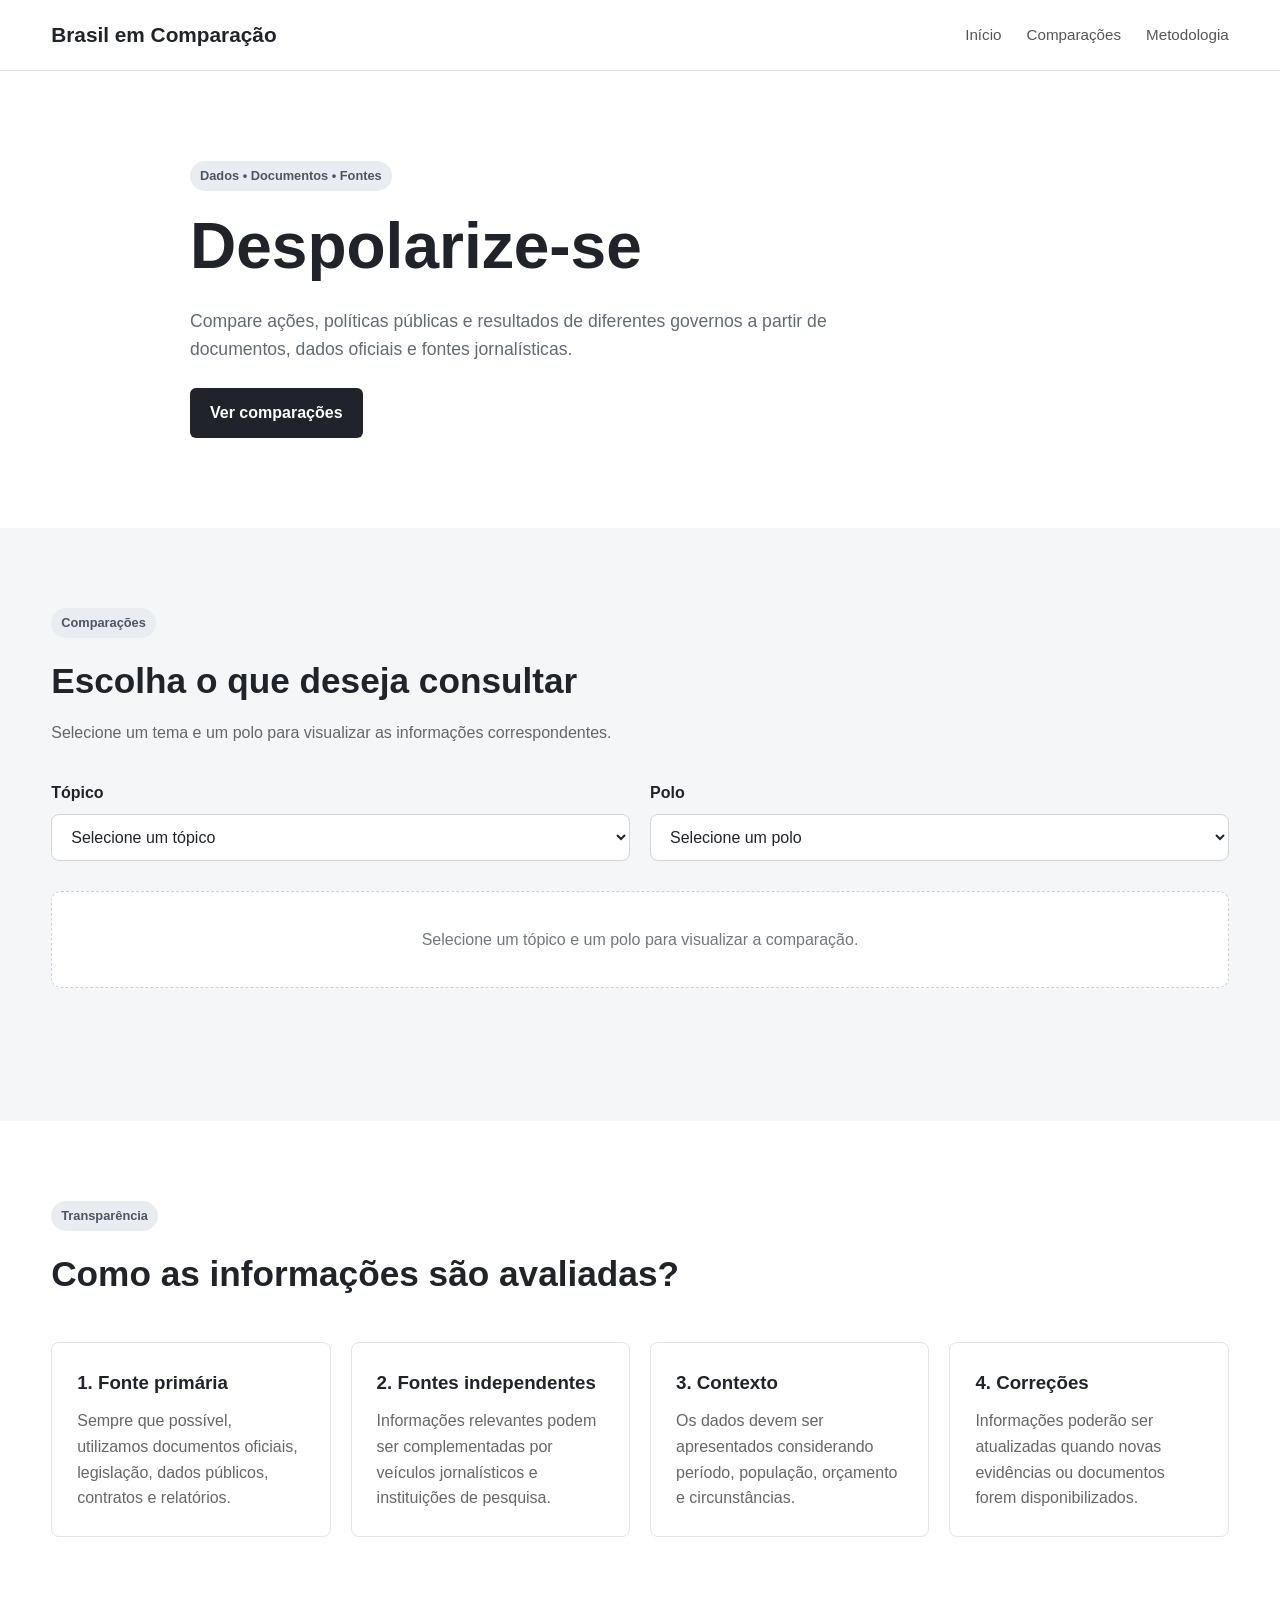
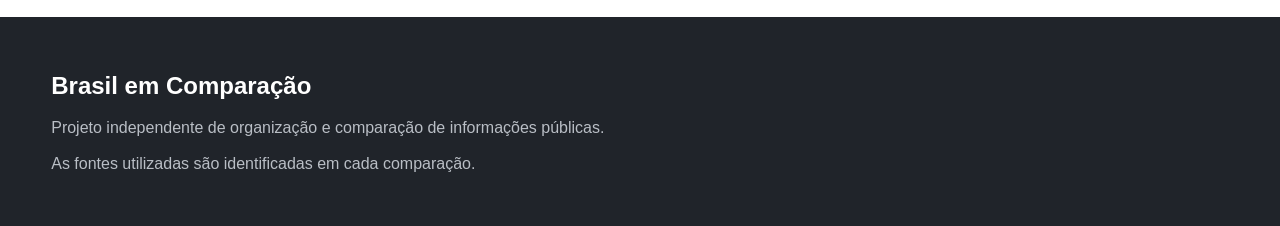
==== index.html @ 7b784ac2 "Passando conteúdo pros respectivos módulos" ====
<!doctype html>
<html lang="pt-BR">
  <head>
    <meta charset="UTF-8" />

    <meta name="viewport" content="width=device-width, initial-scale=1.0" />

    <meta
      name="description"
      content="Comparação de políticas, ações e resultados de governos brasileiros com base em fontes verificáveis."
    />

    <title>Brasil em Comparação</title>

    <link rel="stylesheet" href="css/style.css" />
  </head>

  <body>
    <header class="header">
      <div class="container header-content">
        <a href="#" class="logo"> Brasil em Comparação </a>

        <nav class="nav">
          <a href="#inicio">Início</a>
          <a href="#comparacoes">Comparações</a>
          <a href="#metodologia">Metodologia</a>
        </nav>
      </div>
    </header>

    <main>
      <!-- HERO -->

      <section id="inicio" class="hero">
        <div class="container">
          <span class="tag"> Dados • Documentos • Fontes </span>

          <h1>Despolarize-se</h1>

          <p>
            Compare ações, políticas públicas e resultados de diferentes
            governos a partir de documentos, dados oficiais e fontes
            jornalísticas.
          </p>

          <a href="#comparacoes" class="button"> Ver comparações </a>
        </div>
      </section>

      <!-- FILTROS 

        <section class="filters">

            <div class="container">

                <h2>Escolha uma área</h2>

                <div class="filter-buttons">

                    <button>Saúde</button>
                    <button>Economia</button>
                    <button>Educação</button>
                    <button>Segurança</button>
                    <button>Meio ambiente</button>
                    <button>Infraestrutura</button>

                </div>

            </div>

        </section>

        -->
      <!-- COMPARAÇÃO -->
      <section id="comparacoes" class="comparison">
        <div class="container">
          <div class="section-header">
            <span class="tag">Comparações</span>
            <h2>Escolha o que deseja consultar</h2>
            <p>
              Selecione um tema e um polo para visualizar as informações
              correspondentes.
            </p>
          </div>

          <div class="comparison-selector">
            <div class="selector-group">
              <label for="topic-select">Tópico</label>
              <select id="topic-select">
                <option value="">Selecione um tópico</option>
                <option value="vacinacao">
                  Vacinação e Resposta Epidemiológica
                </option>
                <option value="eleitoral">
                  Abuso de poder e benefícios em ano eleitoral
                </option>
                <option value="banco-master">Banco Master</option>
                <option value="corrupcao">
                  Investigações de Corrupção, Esquemas Financeiros e Práticas
                  Orçamentárias
                </option>
                <option value="educacao">
                  Contingenciamentos, Cortes Orçamentários e Restrições na
                  Educação
                </option>
              </select>
            </div>

            <div class="selector-group">
              <label for="polo-select">Polo</label>
              <select id="polo-select">
                <option value="">Selecione um polo</option>
                <option value="bolsonaro">Jair e Flávio Bolsonaro</option>
                <option value="pt">PT</option>
              </select>
            </div>
          </div>

          <div id="comparison-result" class="comparison-result">
            <p class="comparison-placeholder">
              Selecione um tópico e um polo para visualizar a comparação.
            </p>
          </div>

        </div>
      </section>
      <!-- METODOLOGIA -->

      <section id="metodologia" class="methodology">
        <div class="container">
          <span class="tag"> Transparência </span>

          <h2>Como as informações são avaliadas?</h2>

          <div class="methodology-grid">
            <article>
              <h3>1. Fonte primária</h3>

              <p>
                Sempre que possível, utilizamos documentos oficiais, legislação,
                dados públicos, contratos e relatórios.
              </p>
            </article>

            <article>
              <h3>2. Fontes independentes</h3>

              <p>
                Informações relevantes podem ser complementadas por veículos
                jornalísticos e instituições de pesquisa.
              </p>
            </article>

            <article>
              <h3>3. Contexto</h3>

              <p>
                Os dados devem ser apresentados considerando período, população,
                orçamento e circunstâncias.
              </p>
            </article>

            <article>
              <h3>4. Correções</h3>

              <p>
                Informações poderão ser atualizadas quando novas evidências ou
                documentos forem disponibilizados.
              </p>
            </article>
          </div>
        </div>
      </section>
    </main>

    <footer id="fontes">
      <div class="container">
        <h2>Brasil em Comparação</h2>

        <p>
          Projeto independente de organização e comparação de informações
          públicas.
        </p>

        <p>As fontes utilizadas são identificadas em cada comparação.</p>
      </div>
    </footer>

    <script src="js/script.js"></script>
  </body>
</html>
<!--

<article class="comparison-row" data-topic="corrupcao">
              <div class="topic">
                <h3>/h3>
              </div>

              
              <div class="government-column">
                <span class="trouble"></span>
                <p></p>
                </p>
                <p><span>Critica:</span> </p>
                <span class="bonus-title"
                  >Ações e Controvérsias Adicionais:</span
                >
                <ul>
                  <li>
                </ul>

                 <div class="sources">
                  <strong>Fontes:</strong>
                  <a></a>
                 </div>
            </div>
            
            <div class="government-column">
                <span class="trouble"></span>
                <p></p>
                </p>
                <p><span>Critica:</span> </p>
                <span class="bonus-title"
                  >Ações e Controvérsias Adicionais:</span
                >
                <ul>
                  <li>
                </ul>

                 <div class="sources">
                  <strong>Fontes:</strong>
                  <a></a>
                 </div>
            </div>

        </article>           



-->
---- css/style.css ----
/* =========================
   RESET
========================= */

* {
    margin: 0;
    padding: 0;
    box-sizing: border-box;
}


html {
    scroll-behavior: smooth;
}


body {
    font-family: Arial, Helvetica, sans-serif;
    background: #f5f6f8;
    color: #20242a;
    line-height: 1.6;
}


a {
    color: inherit;
}


.container {
    width: min(1200px, 92%);
    margin: 0 auto;
}


/* =========================
   HEADER
========================= */

.header {
    background: #ffffff;
    border-bottom: 1px solid #e1e4e8;
    position: sticky;
    top: 0;
    z-index: 100;
}


.header-content {
    min-height: 70px;

    display: flex;
    align-items: center;
    justify-content: space-between;
}


.logo {
    text-decoration: none;
    font-size: 1.3rem;
    font-weight: 700;
}


.nav {
    display: flex;
    gap: 25px;
}


.nav a {
    text-decoration: none;
    color: #555;
    font-size: 0.95rem;
}


.nav a:hover {
    color: #111;
}


/* =========================
   HERO
========================= */

.hero {
    background: #ffffff;
    padding: 90px 0;
}


.hero .container {
    max-width: 900px;
}


.tag {
    display: inline-block;

    padding: 5px 10px;

    border-radius: 20px;

    background: #e9edf2;

    color: #4c5661;

    font-size: 0.8rem;
    font-weight: 700;
}


.hero h1 {
    margin-top: 20px;

    font-size: clamp(2.2rem, 5vw, 4rem);

    line-height: 1.1;
}


.hero p {
    max-width: 700px;

    margin: 25px 0;

    color: #626a73;

    font-size: 1.1rem;
}


.button {
    display: inline-block;

    padding: 12px 20px;

    background: #20242a;

    color: white;

    border-radius: 6px;

    text-decoration: none;

    font-weight: 600;
}


/* =========================
   FILTROS
========================= */

.filters {
    padding: 45px 0;

    background: #eef0f3;
}


.filters h2 {
    margin-bottom: 20px;
}


.filter-buttons {
    display: flex;
    flex-wrap: wrap;
    gap: 10px;
}


.filter-buttons button {
    border: 1px solid #d1d5da;

    background: white;

    padding: 10px 18px;

    border-radius: 6px;

    cursor: pointer;
}


.filter-buttons button:hover {
    background: #20242a;
    color: white;
}


/* =========================
   COMPARAÇÃO
========================= */

.comparison {
    padding: 80px 0;
}


.section-header {
    margin-bottom: 35px;
}


.section-header h2 {
    margin-top: 15px;

    font-size: 2.2rem;
}


.section-header p {
    margin-top: 10px;

    color: #666;
}


/* =========================
   TABELA
========================= */

.comparison-table {
    background: white;

    border: 1px solid #dfe3e8;

    border-radius: 10px;

    overflow: hidden;
}


.table-header,
.comparison-row {
    display: grid;

    grid-template-columns: 180px 1fr 1fr;
}


.table-header {
    background: #20242a;

    color: white;

    font-weight: 700;
}


.table-header > div,
.comparison-row > div {
    padding: 25px;

    border-right: 1px solid #e1e4e8;
}


.comparison-row {
    border-top: 1px solid #e1e4e8;
}


.comparison-row:last-child {
    border-bottom: none;
}


.topic h3 {
    margin-bottom: 5px;
}


.topic span {
    color: #777;

    font-size: 0.85rem;
}


.government-column p {
    color: #454b52;
}


.sources {
    margin-top: 20px;

    display: flex;

    flex-direction: column;

    gap: 6px;

    font-size: 0.85rem;
}


.sources strong {
    color: #20242a;
}


.sources a {
    color: #315f9c;
}


/* =========================
   METODOLOGIA
========================= */

.methodology {
    padding: 80px 0;

    background: #ffffff;
}


.methodology h2 {
    margin: 15px 0 40px;

    font-size: 2.2rem;
}


.methodology-grid {
    display: grid;

    grid-template-columns:
        repeat(4, 1fr);

    gap: 20px;
}


.methodology-grid article {
    padding: 25px;

    border: 1px solid #e1e4e8;

    border-radius: 8px;
}


.methodology-grid h3 {
    margin-bottom: 10px;
}


.methodology-grid p {
    color: #666;
}


/* =========================
   FOOTER
========================= */

footer {
    background: #20242a;

    color: white;

    padding: 50px 0;
}


footer p {
    margin-top: 10px;

    color: #b9bec5;
}


/* =========================
   RESPONSIVO
========================= */

@media (max-width: 800px) {

    .nav {
        display: none;
    }


    .table-header {
        display: none;
    }


    .comparison-row {
        display: block;
    }


    .comparison-row > div {
        border-right: none;
        border-bottom: 1px solid #e1e4e8;
    }


    .methodology-grid {
        grid-template-columns: 1fr 1fr;
    }

    .comparison-selector {
    grid-template-columns: 1fr;
}

}


@media (max-width: 500px) {

    .methodology-grid {
        grid-template-columns: 1fr;
    }


    .hero {
        padding: 60px 0;
    }

}


/* =========================
   SELETOR DE COMPARAÇÃO
========================= */

.comparison-selector {
    display: grid;
    grid-template-columns: 1fr 1fr;
    gap: 20px;

    margin-bottom: 30px;
}


.selector-group {
    display: flex;
    flex-direction: column;
    gap: 8px;
}


.selector-group label {
    font-weight: 700;
}


.selector-group select {
    width: 100%;

    padding: 13px 15px;

    border: 1px solid #d1d5da;
    border-radius: 8px;

    background: #ffffff;

    color: #20242a;

    font-size: 1rem;

    cursor: pointer;
}


.selector-group select:focus {
    outline: 2px solid #20242a;
    outline-offset: 2px;
}


/* =========================
   RESULTADO
========================= */

.comparison-result {
    min-height: 150px;
}


.comparison-placeholder {
    padding: 35px;

    background: #ffffff;

    border: 1px dashed #cdd2d8;
    border-radius: 10px;

    text-align: center;

    color: #707780;
}


/* =========================
   ESCONDE A BASE
========================= */

/*
   A tabela original continua no HTML porque
   o JavaScript utiliza seus dados.
   Ela não deve aparecer para o usuário.
*/



/* =========================
   CARTÃO DO RESULTADO
========================= */

.comparison-result-card {
    background: #ffffff;

    border: 1px solid #dfe3e8;

    border-radius: 10px;

    overflow: hidden;
}


.comparison-result-card > .topic {
    padding: 25px;

    background: #20242a;

    color: #ffffff;
}


.comparison-result-card > .topic h3 {
    margin: 0;
}


.comparison-result-card > .government-column {
    padding: 25px;
}


.comparison-result-card .government-column p {
    color: #454b52;
}


.comparison-result-card .sources {
    margin-top: 20px;
}
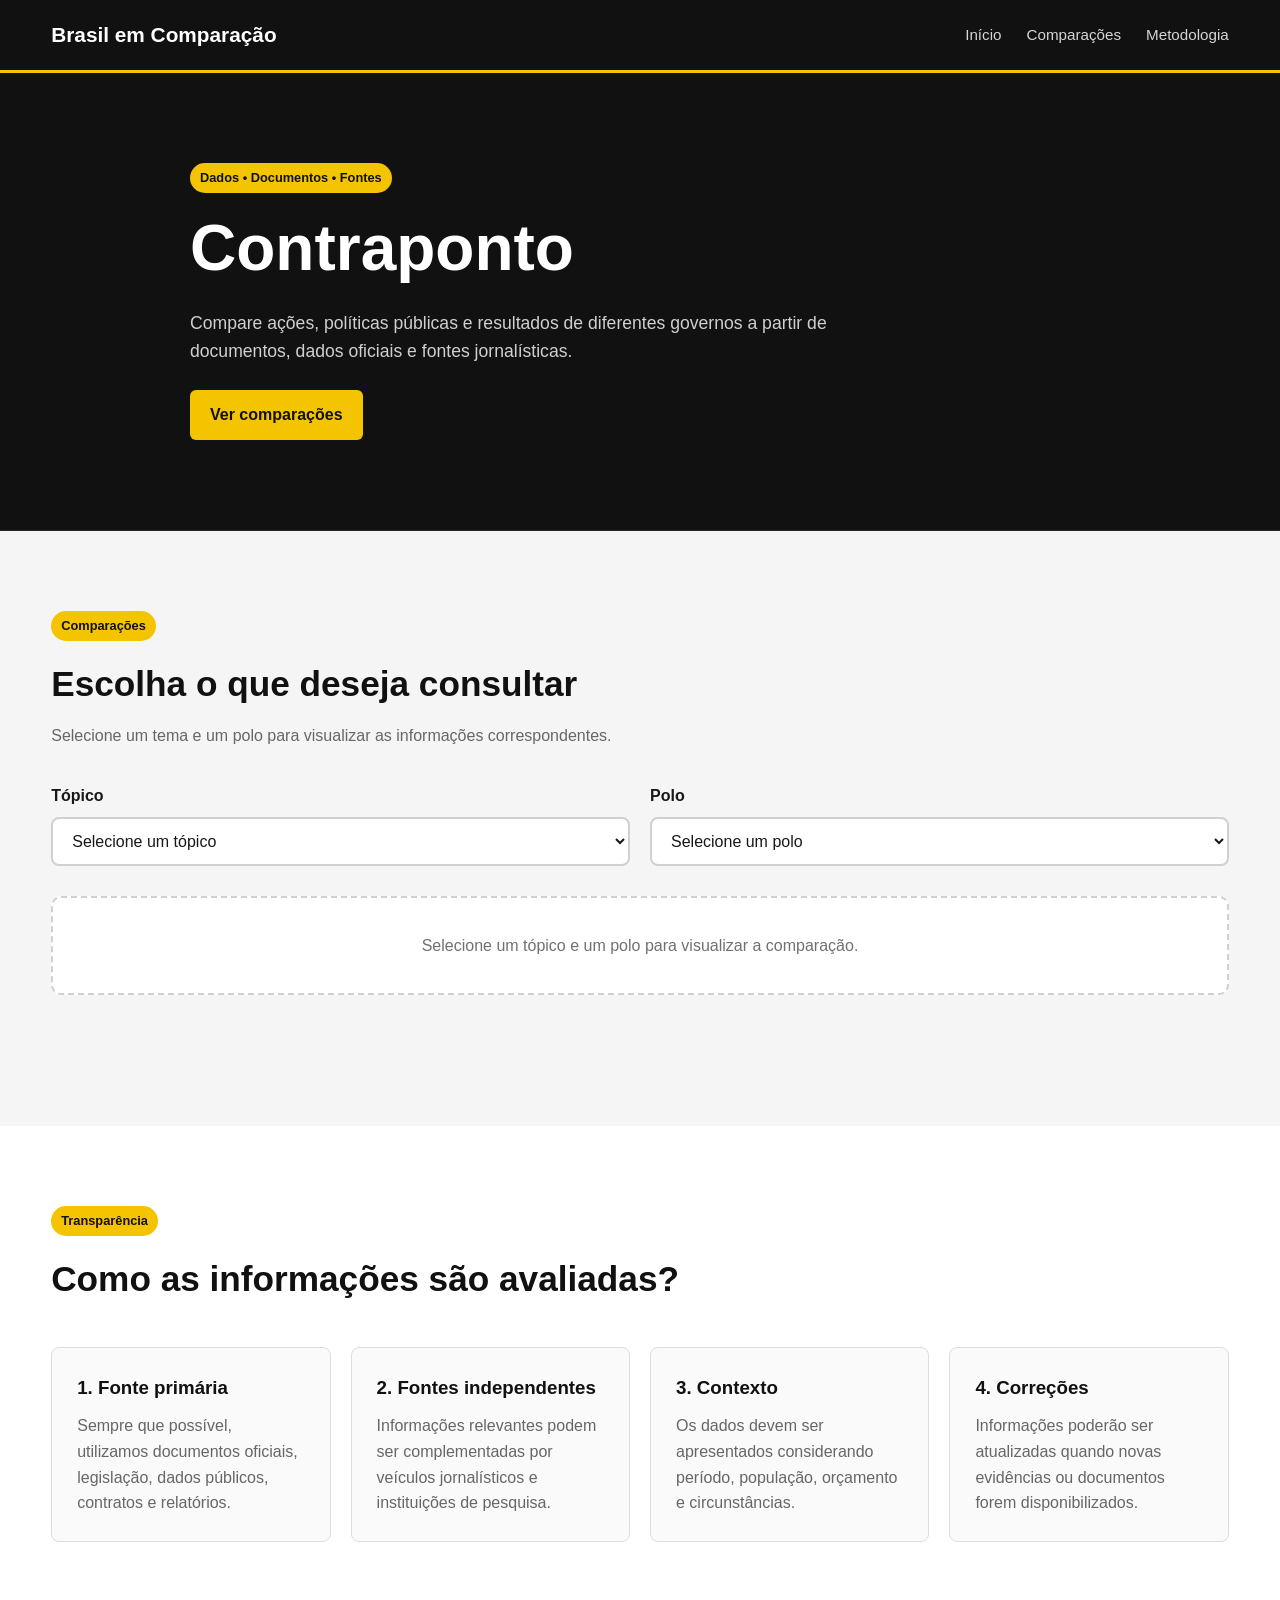
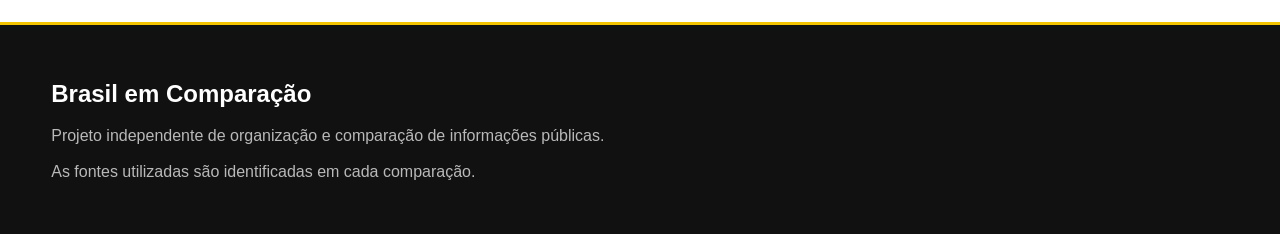
==== commit 6eb6e5e7: "trocando titulo" ====
--- a/index.html
+++ b/index.html
@@ -35,7 +35,7 @@
         <div class="container">
           <span class="tag"> Dados • Documentos • Fontes </span>
 
-          <h1>Despolarize-se</h1>
+          <h1>Contraponto</h1>
 
           <p>
             Compare ações, políticas públicas e resultados de diferentes
--- a/css/style.css
+++ b/css/style.css
@@ -16,8 +16,8 @@
 
 body {
     font-family: Arial, Helvetica, sans-serif;
-    background: #f5f6f8;
-    color: #20242a;
+    background: #f5f5f5;
+    color: #181818;
     line-height: 1.6;
 }
 
@@ -38,10 +38,12 @@
 ========================= */
 
 .header {
-    background: #ffffff;
-    border-bottom: 1px solid #e1e4e8;
+    background: #111111;
+    border-bottom: 3px solid #f5c400;
+
     position: sticky;
     top: 0;
+
     z-index: 100;
 }
 
@@ -57,8 +59,11 @@
 
 .logo {
     text-decoration: none;
+
     font-size: 1.3rem;
     font-weight: 700;
+
+    color: #ffffff;
 }
 
 
@@ -70,13 +75,17 @@
 
 .nav a {
     text-decoration: none;
-    color: #555;
+
+    color: #d6d6d6;
+
     font-size: 0.95rem;
+
+    transition: color 0.2s ease;
 }
 
 
 .nav a:hover {
-    color: #111;
+    color: #f5c400;
 }
 
 
@@ -85,8 +94,13 @@
 ========================= */
 
 .hero {
-    background: #ffffff;
+    background: #111111;
+
+    color: #ffffff;
+
     padding: 90px 0;
+
+    border-bottom: 1px solid #292929;
 }
 
 
@@ -102,9 +116,9 @@
 
     border-radius: 20px;
 
-    background: #e9edf2;
-
-    color: #4c5661;
+    background: #f5c400;
+
+    color: #111111;
 
     font-size: 0.8rem;
     font-weight: 700;
@@ -125,7 +139,7 @@
 
     margin: 25px 0;
 
-    color: #626a73;
+    color: #d0d0d0;
 
     font-size: 1.1rem;
 }
@@ -136,15 +150,25 @@
 
     padding: 12px 20px;
 
-    background: #20242a;
-
-    color: white;
+    background: #f5c400;
+
+    color: #111111;
 
     border-radius: 6px;
 
     text-decoration: none;
 
-    font-weight: 600;
+    font-weight: 700;
+
+    transition: background 0.2s ease,
+                transform 0.2s ease;
+}
+
+
+.button:hover {
+    background: #ffd633;
+
+    transform: translateY(-1px);
 }
 
 
@@ -155,7 +179,7 @@
 .filters {
     padding: 45px 0;
 
-    background: #eef0f3;
+    background: #eeeeee;
 }
 
 
@@ -166,27 +190,34 @@
 
 .filter-buttons {
     display: flex;
+
     flex-wrap: wrap;
+
     gap: 10px;
 }
 
 
 .filter-buttons button {
-    border: 1px solid #d1d5da;
-
-    background: white;
+    border: 1px solid #c9c9c9;
+
+    background: #ffffff;
 
     padding: 10px 18px;
 
     border-radius: 6px;
 
     cursor: pointer;
+
+    color: #181818;
 }
 
 
 .filter-buttons button:hover {
-    background: #20242a;
-    color: white;
+    background: #111111;
+
+    color: #f5c400;
+
+    border-color: #111111;
 }
 
 
@@ -196,6 +227,8 @@
 
 .comparison {
     padding: 80px 0;
+
+    background: #f5f5f5;
 }
 
 
@@ -208,13 +241,215 @@
     margin-top: 15px;
 
     font-size: 2.2rem;
+
+    color: #111111;
 }
 
 
 .section-header p {
     margin-top: 10px;
 
-    color: #666;
+    color: #666666;
+}
+
+
+/* =========================
+   SELETOR DE COMPARAÇÃO
+========================= */
+
+.comparison-selector {
+    display: grid;
+
+    grid-template-columns: 1fr 1fr;
+
+    gap: 20px;
+
+    margin-bottom: 30px;
+}
+
+
+.selector-group {
+    display: flex;
+
+    flex-direction: column;
+
+    gap: 8px;
+}
+
+
+.selector-group label {
+    font-weight: 700;
+
+    color: #181818;
+}
+
+
+.selector-group select {
+    width: 100%;
+
+    padding: 13px 15px;
+
+    border: 2px solid #d0d0d0;
+
+    border-radius: 8px;
+
+    background: #ffffff;
+
+    color: #181818;
+
+    font-size: 1rem;
+
+    cursor: pointer;
+
+    transition: border-color 0.2s ease,
+                box-shadow 0.2s ease;
+}
+
+
+.selector-group select:hover {
+    border-color: #f5c400;
+}
+
+
+.selector-group select:focus {
+    outline: none;
+
+    border-color: #f5c400;
+
+    box-shadow: 0 0 0 3px rgba(245, 196, 0, 0.2);
+}
+
+
+/* =========================
+   RESULTADO
+========================= */
+
+.comparison-result {
+    min-height: 150px;
+}
+
+
+.comparison-placeholder {
+    padding: 35px;
+
+    background: #ffffff;
+
+    border: 2px dashed #d0d0d0;
+
+    border-radius: 10px;
+
+    text-align: center;
+
+    color: #707070;
+}
+
+
+/* =========================
+   CARTÃO DO RESULTADO
+========================= */
+
+.comparison-result-card {
+    background: #ffffff;
+
+    border: 1px solid #d7d7d7;
+
+    border-radius: 10px;
+
+    overflow: hidden;
+
+    box-shadow: 0 5px 18px rgba(0, 0, 0, 0.06);
+}
+
+
+.comparison-result-card > .topic {
+    padding: 25px;
+
+    background: #111111;
+
+    color: #ffffff;
+
+    border-bottom: 4px solid #f5c400;
+}
+
+
+.comparison-result-card > .topic h3 {
+    margin: 0;
+
+    color: #ffffff;
+}
+
+
+.comparison-result-card > .topic span {
+    color: #f5c400;
+}
+
+
+.comparison-result-card > .government-column {
+    padding: 30px;
+}
+
+
+.comparison-result-card .government-column p {
+    color: #454545;
+}
+
+
+/* =========================
+   DESTAQUES DO CONTEÚDO
+========================= */
+
+.government-column .trouble {
+    color: #b58b00;
+
+    font-weight: 700;
+}
+
+
+.government-column .bonus-title {
+    color: #181818;
+
+    font-weight: 700;
+}
+
+
+.government-column li::marker {
+    color: #f5c400;
+}
+
+
+/* =========================
+   FONTES
+========================= */
+
+.sources {
+    margin-top: 20px;
+
+    display: flex;
+
+    flex-direction: column;
+
+    gap: 6px;
+
+    font-size: 0.85rem;
+}
+
+
+.sources strong {
+    color: #111111;
+}
+
+
+.sources a {
+    color: #8a6a00;
+
+    text-decoration: none;
+}
+
+
+.sources a:hover {
+    color: #111111;
+
+    text-decoration: underline;
 }
 
 
@@ -223,9 +458,9 @@
 ========================= */
 
 .comparison-table {
-    background: white;
-
-    border: 1px solid #dfe3e8;
+    background: #ffffff;
+
+    border: 1px solid #d7d7d7;
 
     border-radius: 10px;
 
@@ -242,9 +477,9 @@
 
 
 .table-header {
-    background: #20242a;
-
-    color: white;
+    background: #111111;
+
+    color: #ffffff;
 
     font-weight: 700;
 }
@@ -254,12 +489,12 @@
 .comparison-row > div {
     padding: 25px;
 
-    border-right: 1px solid #e1e4e8;
+    border-right: 1px solid #e1e1e1;
 }
 
 
 .comparison-row {
-    border-top: 1px solid #e1e4e8;
+    border-top: 1px solid #e1e1e1;
 }
 
 
@@ -274,37 +509,14 @@
 
 
 .topic span {
-    color: #777;
+    color: #777777;
 
     font-size: 0.85rem;
 }
 
 
 .government-column p {
-    color: #454b52;
-}
-
-
-.sources {
-    margin-top: 20px;
-
-    display: flex;
-
-    flex-direction: column;
-
-    gap: 6px;
-
-    font-size: 0.85rem;
-}
-
-
-.sources strong {
-    color: #20242a;
-}
-
-
-.sources a {
-    color: #315f9c;
+    color: #454545;
 }
 
 
@@ -323,6 +535,8 @@
     margin: 15px 0 40px;
 
     font-size: 2.2rem;
+
+    color: #111111;
 }
 
 
@@ -339,19 +553,33 @@
 .methodology-grid article {
     padding: 25px;
 
-    border: 1px solid #e1e4e8;
+    border: 1px solid #dddddd;
 
     border-radius: 8px;
+
+    background: #fafafa;
+
+    transition: border-color 0.2s ease,
+                transform 0.2s ease;
+}
+
+
+.methodology-grid article:hover {
+    border-color: #f5c400;
+
+    transform: translateY(-2px);
 }
 
 
 .methodology-grid h3 {
     margin-bottom: 10px;
+
+    color: #111111;
 }
 
 
 .methodology-grid p {
-    color: #666;
+    color: #666666;
 }
 
 
@@ -360,18 +588,20 @@
 ========================= */
 
 footer {
-    background: #20242a;
-
-    color: white;
+    background: #111111;
+
+    color: #ffffff;
 
     padding: 50px 0;
+
+    border-top: 3px solid #f5c400;
 }
 
 
 footer p {
     margin-top: 10px;
 
-    color: #b9bec5;
+    color: #b9b9b9;
 }
 
 
@@ -398,7 +628,13 @@
 
     .comparison-row > div {
         border-right: none;
-        border-bottom: 1px solid #e1e4e8;
+
+        border-bottom: 1px solid #e1e1e1;
+    }
+
+
+    .comparison-selector {
+        grid-template-columns: 1fr;
     }
 
 
@@ -406,10 +642,6 @@
         grid-template-columns: 1fr 1fr;
     }
 
-    .comparison-selector {
-    grid-template-columns: 1fr;
-}
-
 }
 
 
@@ -424,132 +656,14 @@
         padding: 60px 0;
     }
 
-}
-
-
-/* =========================
-   SELETOR DE COMPARAÇÃO
-========================= */
-
-.comparison-selector {
-    display: grid;
-    grid-template-columns: 1fr 1fr;
-    gap: 20px;
-
-    margin-bottom: 30px;
-}
-
-
-.selector-group {
-    display: flex;
-    flex-direction: column;
-    gap: 8px;
-}
-
-
-.selector-group label {
-    font-weight: 700;
-}
-
-
-.selector-group select {
-    width: 100%;
-
-    padding: 13px 15px;
-
-    border: 1px solid #d1d5da;
-    border-radius: 8px;
-
-    background: #ffffff;
-
-    color: #20242a;
-
-    font-size: 1rem;
-
-    cursor: pointer;
-}
-
-
-.selector-group select:focus {
-    outline: 2px solid #20242a;
-    outline-offset: 2px;
-}
-
-
-/* =========================
-   RESULTADO
-========================= */
-
-.comparison-result {
-    min-height: 150px;
-}
-
-
-.comparison-placeholder {
-    padding: 35px;
-
-    background: #ffffff;
-
-    border: 1px dashed #cdd2d8;
-    border-radius: 10px;
-
-    text-align: center;
-
-    color: #707780;
-}
-
-
-/* =========================
-   ESCONDE A BASE
-========================= */
-
-/*
-   A tabela original continua no HTML porque
-   o JavaScript utiliza seus dados.
-   Ela não deve aparecer para o usuário.
-*/
-
-
-
-/* =========================
-   CARTÃO DO RESULTADO
-========================= */
-
-.comparison-result-card {
-    background: #ffffff;
-
-    border: 1px solid #dfe3e8;
-
-    border-radius: 10px;
-
-    overflow: hidden;
-}
-
-
-.comparison-result-card > .topic {
-    padding: 25px;
-
-    background: #20242a;
-
-    color: #ffffff;
-}
-
-
-.comparison-result-card > .topic h3 {
-    margin: 0;
-}
-
-
-.comparison-result-card > .government-column {
-    padding: 25px;
-}
-
-
-.comparison-result-card .government-column p {
-    color: #454b52;
-}
-
-
-.comparison-result-card .sources {
-    margin-top: 20px;
+
+    .comparison {
+        padding: 60px 0;
+    }
+
+
+    .comparison-result-card > .government-column {
+        padding: 22px;
+    }
+
 }
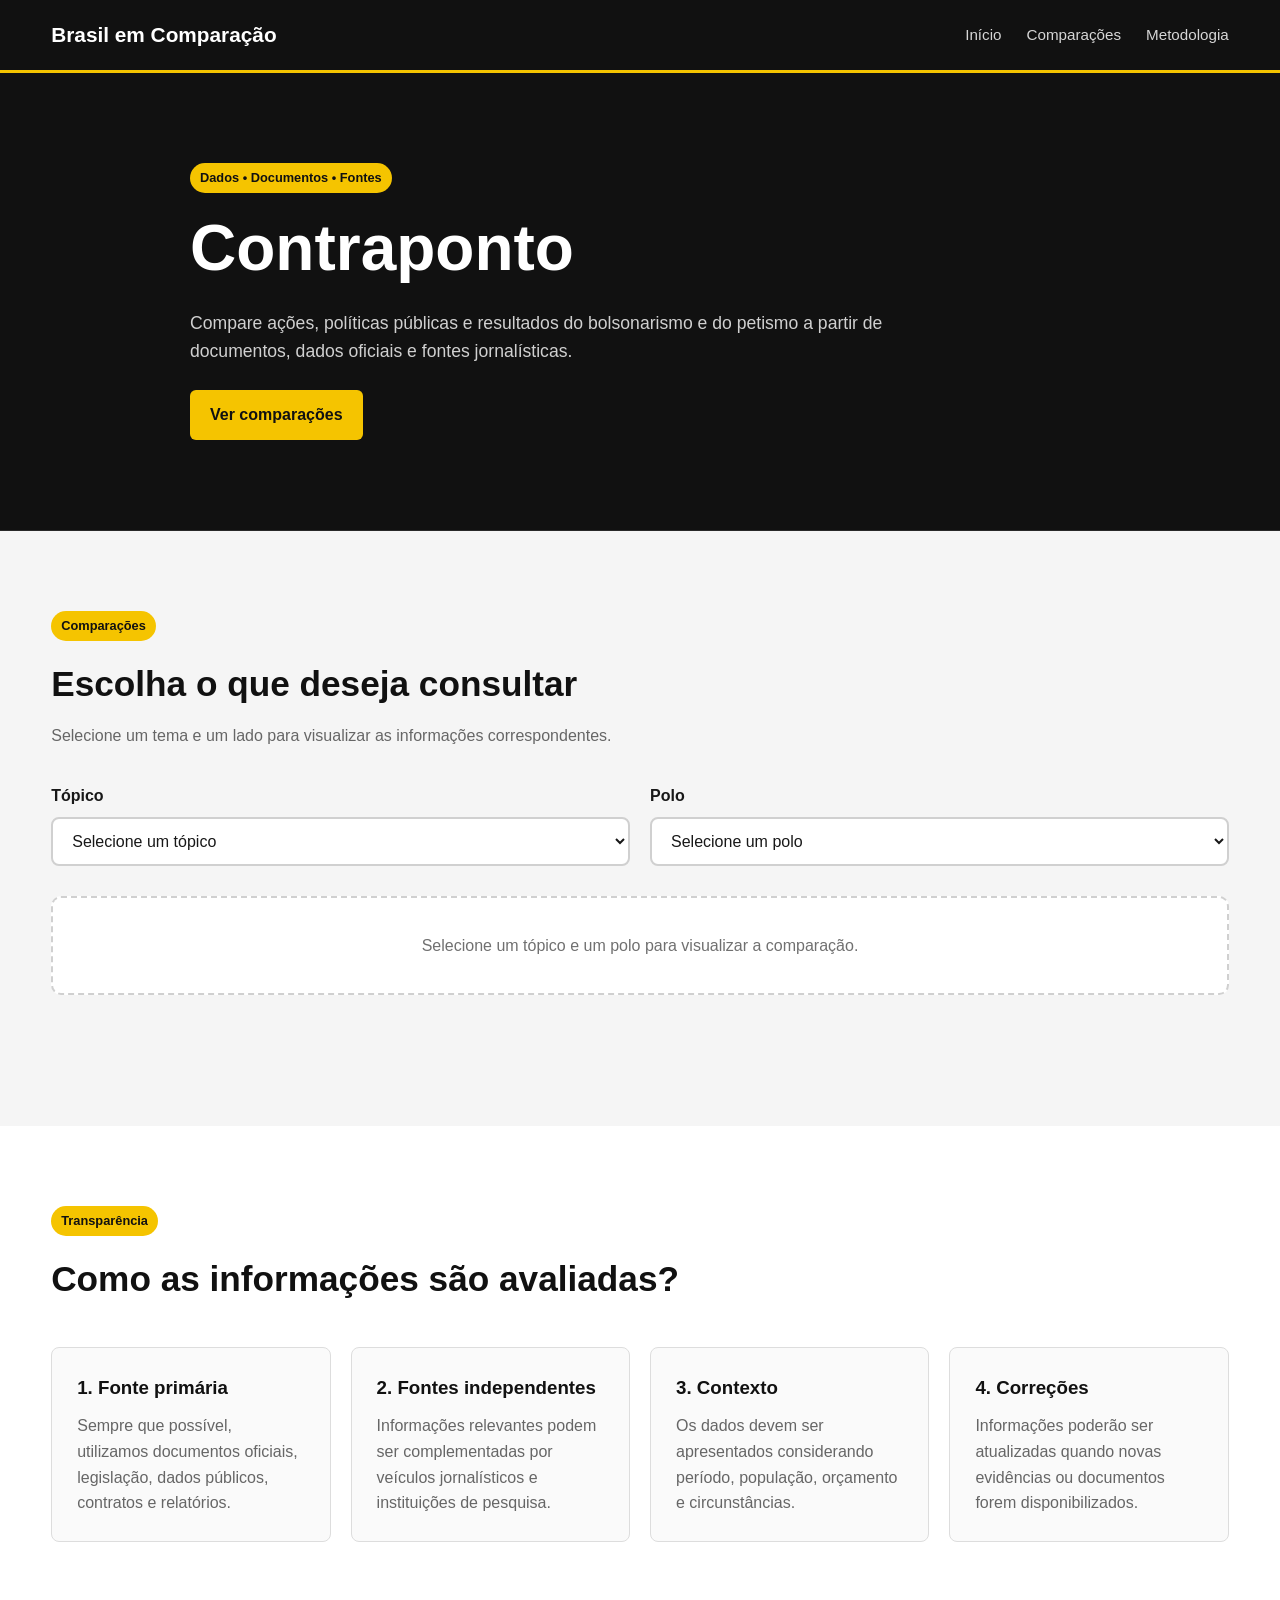
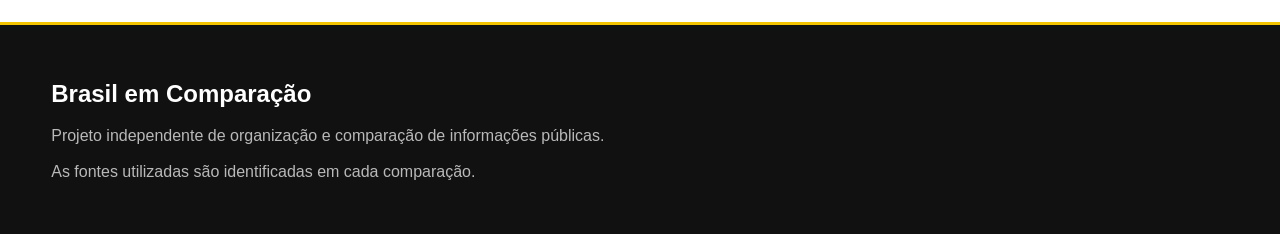
==== commit 82f065b9: "Atualizar o index.html" ====
--- a/index.html
+++ b/index.html
@@ -38,8 +38,7 @@
           <h1>Contraponto</h1>
 
           <p>
-            Compare ações, políticas públicas e resultados de diferentes
-            governos a partir de documentos, dados oficiais e fontes
+            Compare ações, políticas públicas e resultados do bolsonarismo e do petismo a partir de documentos, dados oficiais e fontes
             jornalísticas.
           </p>
 
@@ -78,7 +77,7 @@
             <span class="tag">Comparações</span>
             <h2>Escolha o que deseja consultar</h2>
             <p>
-              Selecione um tema e um polo para visualizar as informações
+              Selecione um tema e um lado para visualizar as informações
               correspondentes.
             </p>
           </div>
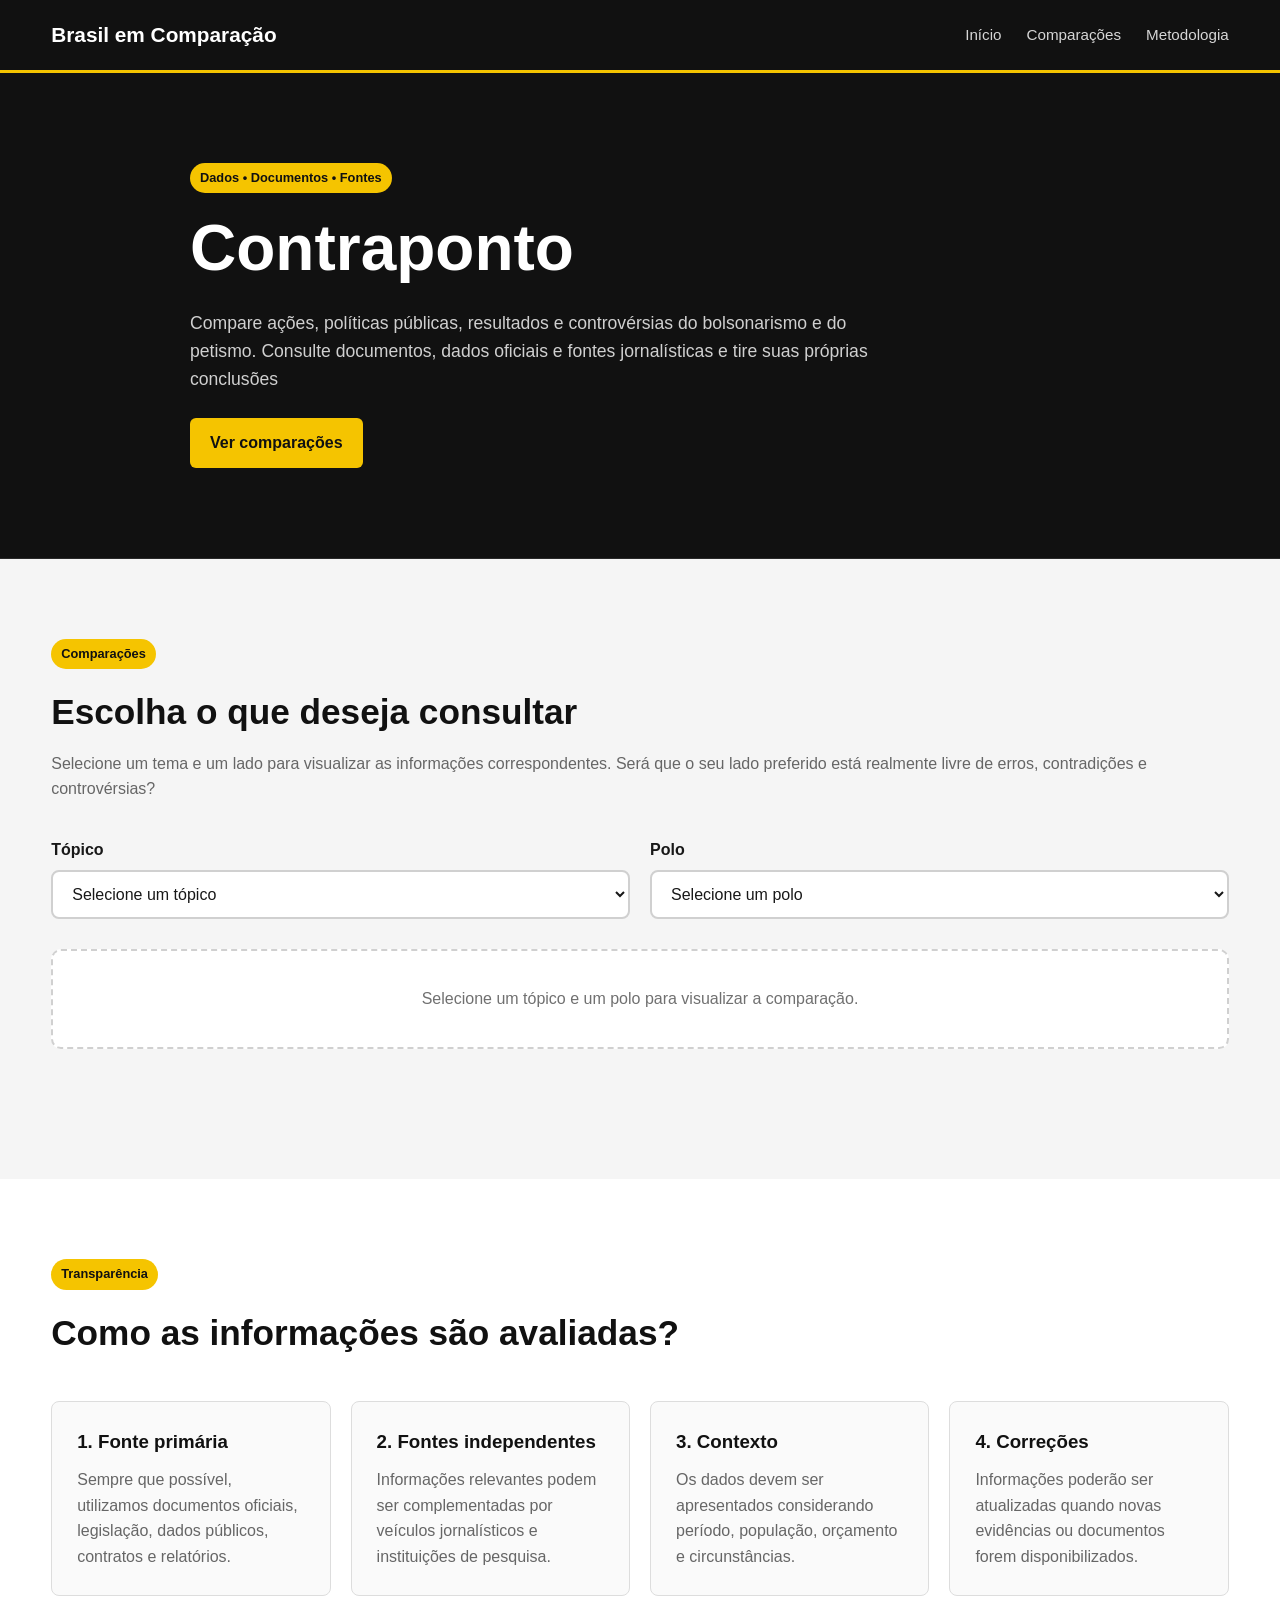
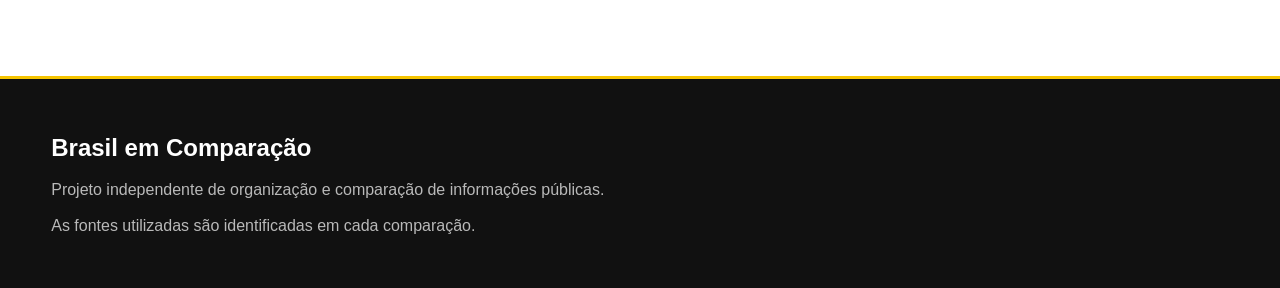
==== commit 9b0cb73e: "Atualizar o index.html" ====
--- a/index.html
+++ b/index.html
@@ -38,8 +38,7 @@
           <h1>Contraponto</h1>
 
           <p>
-            Compare ações, políticas públicas e resultados do bolsonarismo e do petismo a partir de documentos, dados oficiais e fontes
-            jornalísticas.
+            Compare ações, políticas públicas, resultados e controvérsias do bolsonarismo e do petismo. Consulte documentos, dados oficiais e fontes jornalísticas e tire suas próprias conclusões
           </p>
 
           <a href="#comparacoes" class="button"> Ver comparações </a>
@@ -78,7 +77,7 @@
             <h2>Escolha o que deseja consultar</h2>
             <p>
               Selecione um tema e um lado para visualizar as informações
-              correspondentes.
+              correspondentes. Será que o seu lado preferido está realmente livre de erros, contradições e controvérsias?
             </p>
           </div>
 
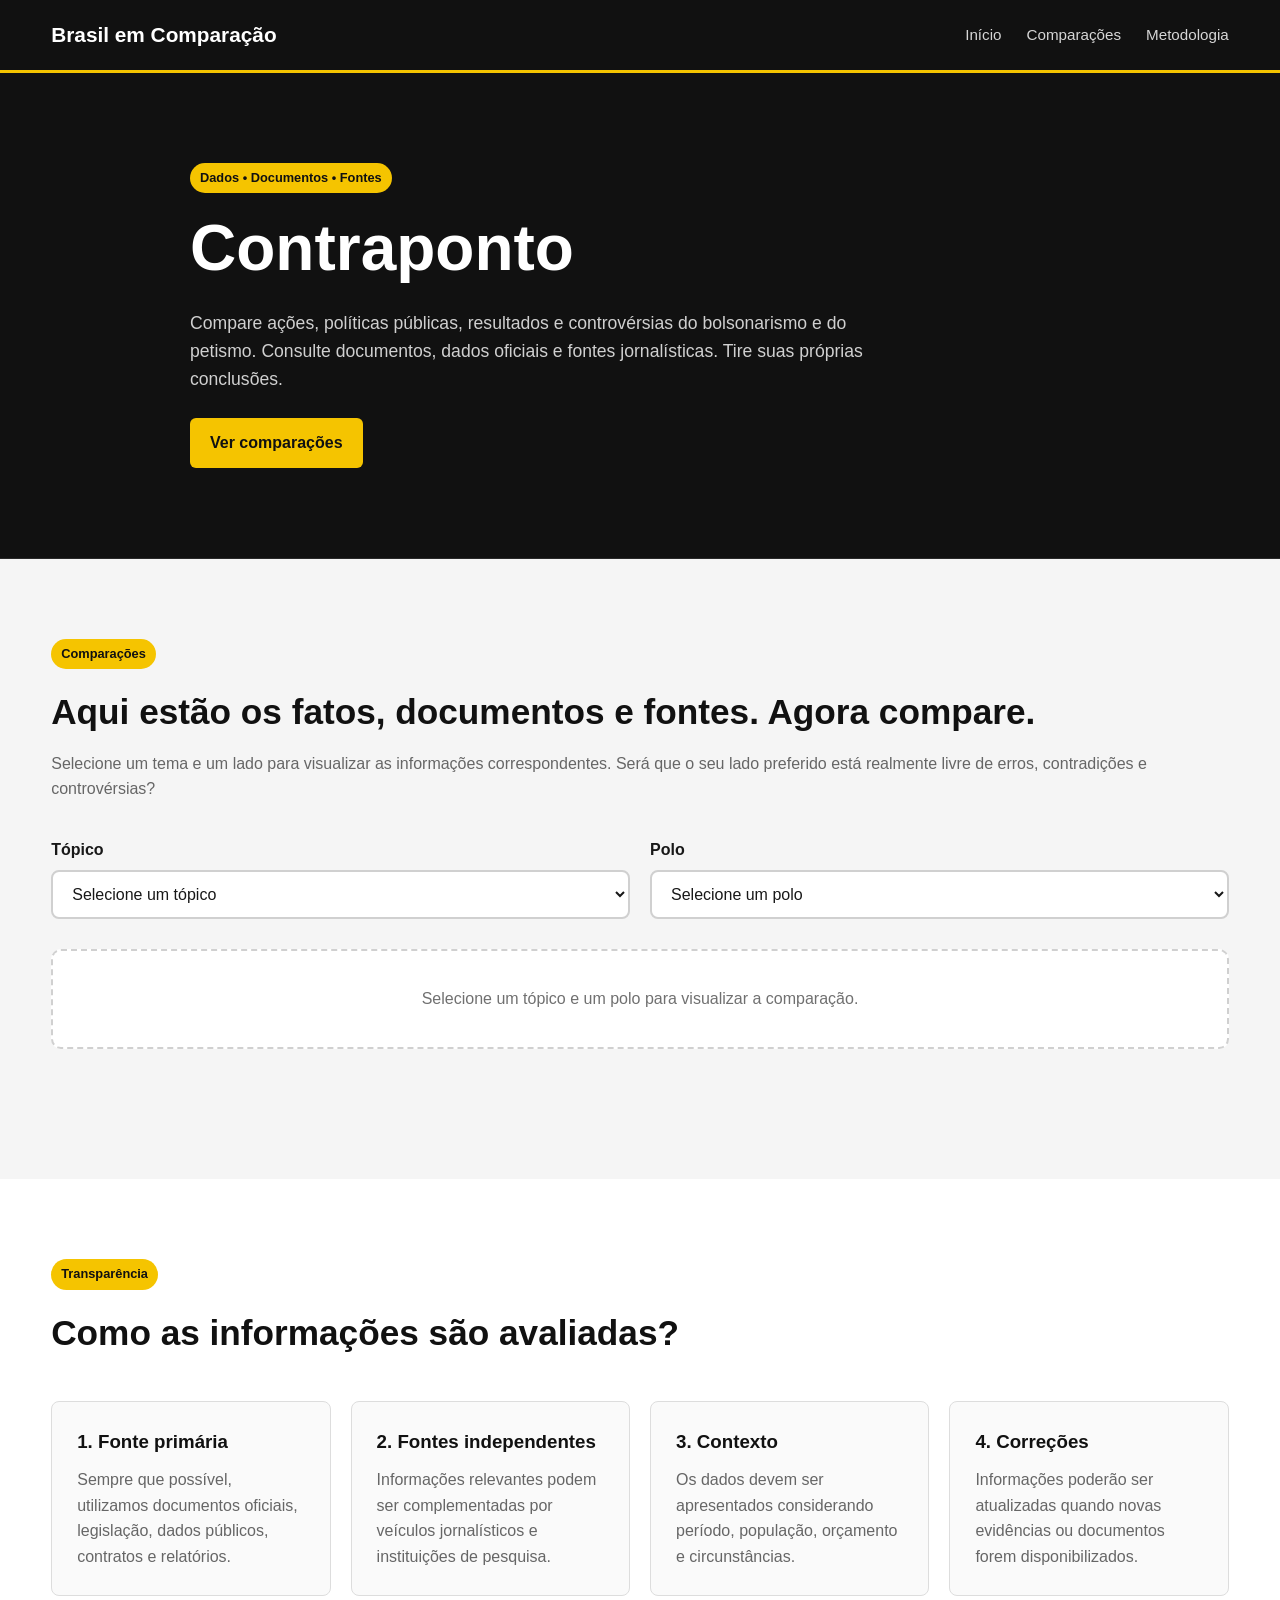
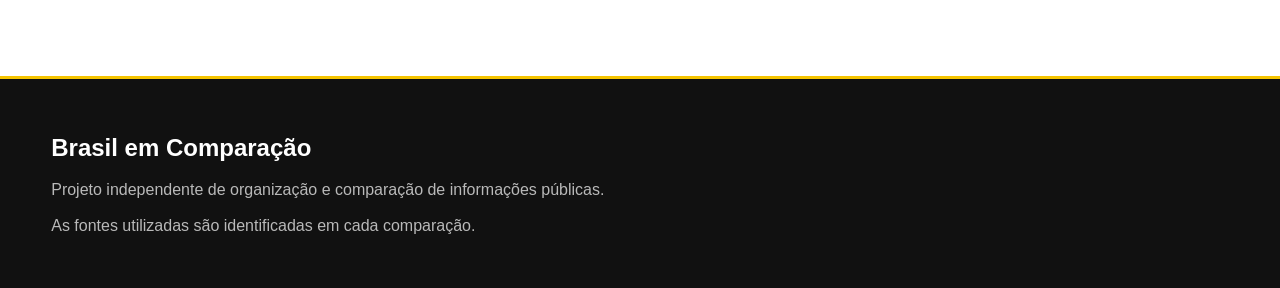
==== commit 4eba73af: "Atualizar o index.html" ====
--- a/index.html
+++ b/index.html
@@ -18,7 +18,7 @@
   <body>
     <header class="header">
       <div class="container header-content">
-        <a href="#" class="logo"> Brasil em Comparação </a>
+        <a href="#" class="logo">Brasil em Comparação</a>
 
         <nav class="nav">
           <a href="#inicio">Início</a>
@@ -33,70 +33,85 @@
 
       <section id="inicio" class="hero">
         <div class="container">
-          <span class="tag"> Dados • Documentos • Fontes </span>
+          <span class="tag">Dados • Documentos • Fontes</span>
 
           <h1>Contraponto</h1>
 
           <p>
-            Compare ações, políticas públicas, resultados e controvérsias do bolsonarismo e do petismo. Consulte documentos, dados oficiais e fontes jornalísticas e tire suas próprias conclusões
+            Compare ações, políticas públicas, resultados e controvérsias do
+            bolsonarismo e do petismo. Consulte documentos, dados oficiais e
+            fontes jornalísticas. Tire suas próprias conclusões.
           </p>
 
-          <a href="#comparacoes" class="button"> Ver comparações </a>
+          <a href="#comparacoes" class="button">Ver comparações</a>
         </div>
       </section>
 
-      <!-- FILTROS 
-
-        <section class="filters">
-
-            <div class="container">
-
-                <h2>Escolha uma área</h2>
-
-                <div class="filter-buttons">
-
-                    <button>Saúde</button>
-                    <button>Economia</button>
-                    <button>Educação</button>
-                    <button>Segurança</button>
-                    <button>Meio ambiente</button>
-                    <button>Infraestrutura</button>
-
-                </div>
-
-            </div>
-
-        </section>
-
-        -->
+      <!-- FILTROS
+
+      <section class="filters">
+        <div class="container">
+
+          <h2>Escolha uma área</h2>
+
+          <div class="filter-buttons">
+            <button>Saúde</button>
+            <button>Economia</button>
+            <button>Educação</button>
+            <button>Segurança</button>
+            <button>Meio ambiente</button>
+            <button>Infraestrutura</button>
+          </div>
+
+        </div>
+      </section>
+
+      -->
+
       <!-- COMPARAÇÃO -->
+
       <section id="comparacoes" class="comparison">
         <div class="container">
+
           <div class="section-header">
             <span class="tag">Comparações</span>
-            <h2>Escolha o que deseja consultar</h2>
+
+            <h2>
+              Aqui estão os fatos, documentos e fontes. Agora compare.
+            </h2>
+
             <p>
               Selecione um tema e um lado para visualizar as informações
-              correspondentes. Será que o seu lado preferido está realmente livre de erros, contradições e controvérsias?
+              correspondentes. Será que o seu lado preferido está realmente
+              livre de erros, contradições e controvérsias?
             </p>
           </div>
 
           <div class="comparison-selector">
+
             <div class="selector-group">
               <label for="topic-select">Tópico</label>
+
               <select id="topic-select">
                 <option value="">Selecione um tópico</option>
+
                 <option value="vacinacao">
                   Vacinação e Resposta Epidemiológica
                 </option>
+
                 <option value="eleitoral">
                   Abuso de poder e benefícios em ano eleitoral
                 </option>
-                <option value="banco-master">Banco Master</option>
+
+                <option value="banco-master">
+                  Banco Master
+                </option>
+
                 <option value="corrupcao">
                   Investigações de Corrupção, Esquemas Financeiros e Práticas
                   Orçamentárias
                 </option>
+
                 <option value="educacao">
                   Contingenciamentos, Cortes Orçamentários e Restrições na
                   Educação
@@ -106,12 +121,20 @@
 
             <div class="selector-group">
               <label for="polo-select">Polo</label>
+
               <select id="polo-select">
                 <option value="">Selecione um polo</option>
-                <option value="bolsonaro">Jair e Flávio Bolsonaro</option>
-                <option value="pt">PT</option>
+
+                <option value="bolsonaro">
+                  Jair e Flávio Bolsonaro
+                </option>
+
+                <option value="pt">
+                  PT
+                </option>
               </select>
             </div>
+
           </div>
 
           <div id="comparison-result" class="comparison-result">
@@ -122,21 +145,24 @@
 
         </div>
       </section>
+
       <!-- METODOLOGIA -->
 
       <section id="metodologia" class="methodology">
         <div class="container">
-          <span class="tag"> Transparência </span>
+
+          <span class="tag">Transparência</span>
 
           <h2>Como as informações são avaliadas?</h2>
 
           <div class="methodology-grid">
+
             <article>
               <h3>1. Fonte primária</h3>
 
               <p>
-                Sempre que possível, utilizamos documentos oficiais, legislação,
-                dados públicos, contratos e relatórios.
+                Sempre que possível, utilizamos documentos oficiais,
+                legislação, dados públicos, contratos e relatórios.
               </p>
             </article>
 
@@ -153,8 +179,8 @@
               <h3>3. Contexto</h3>
 
               <p>
-                Os dados devem ser apresentados considerando período, população,
-                orçamento e circunstâncias.
+                Os dados devem ser apresentados considerando período,
+                população, orçamento e circunstâncias.
               </p>
             </article>
 
@@ -162,10 +188,11 @@
               <h3>4. Correções</h3>
 
               <p>
-                Informações poderão ser atualizadas quando novas evidências ou
-                documentos forem disponibilizados.
+                Informações poderão ser atualizadas quando novas evidências
+                ou documentos forem disponibilizados.
               </p>
             </article>
+
           </div>
         </div>
       </section>
@@ -173,6 +200,7 @@
 
     <footer id="fontes">
       <div class="container">
+
         <h2>Brasil em Comparação</h2>
 
         <p>
@@ -180,59 +208,105 @@
           públicas.
         </p>
 
-        <p>As fontes utilizadas são identificadas em cada comparação.</p>
+        <p>
+          As fontes utilizadas são identificadas em cada comparação.
+        </p>
+
       </div>
     </footer>
 
     <script src="js/script.js"></script>
   </body>
 </html>
+
 <!--
 
+MODELO DE COMPARAÇÃO
+
 <article class="comparison-row" data-topic="corrupcao">
-              <div class="topic">
-                <h3>/h3>
-              </div>
-
-              
-              <div class="government-column">
-                <span class="trouble"></span>
-                <p></p>
-                </p>
-                <p><span>Critica:</span> </p>
-                <span class="bonus-title"
-                  >Ações e Controvérsias Adicionais:</span
-                >
-                <ul>
-                  <li>
-                </ul>
-
-                 <div class="sources">
-                  <strong>Fontes:</strong>
-                  <a></a>
-                 </div>
-            </div>
-            
-            <div class="government-column">
-                <span class="trouble"></span>
-                <p></p>
-                </p>
-                <p><span>Critica:</span> </p>
-                <span class="bonus-title"
-                  >Ações e Controvérsias Adicionais:</span
-                >
-                <ul>
-                  <li>
-                </ul>
-
-                 <div class="sources">
-                  <strong>Fontes:</strong>
-                  <a></a>
-                 </div>
-            </div>
-
-        </article>           
-
-
-
--->
+
+  <div class="topic">
+    <h3>Título do tópico</h3>
+  </div>
+
+  <div class="government-column">
+
+    <span class="trouble">
+      Título da questão
+    </span>
+
+    <p>
+      Introdução da questão.
+    </p>
+
+    <p>
+      Desenvolvimento das informações.
+    </p>
+
+    <p>
+      <span>Crítica:</span>
+      Síntese dos principais questionamentos.
+    </p>
+
+    <span class="bonus-title">
+      Ações e Controvérsias Adicionais:
+    </span>
+
+    <ul>
+      <li>
+        <strong>Exemplo:</strong>
+        Informação adicional.
+      </li>
+    </ul>
+
+    <div class="sources">
+      <strong>Fontes:</strong>
+      <a href="#" target="_blank" rel="noopener noreferrer">
+        Fonte
+      </a>
+    </div>
+
+  </div>
+
+  <div class="government-column">
+
+    <span class="trouble">
+      Título da questão
+    </span>
+
+    <p>
+      Introdução da questão.
+    </p>
+
+    <p>
+      Desenvolvimento das informações.
+    </p>
+
+    <p>
+      <span>Crítica:</span>
+      Síntese dos principais questionamentos.
+    </p>
+
+    <span class="bonus-title">
+      Ações e Controvérsias Adicionais:
+    </span>
+
+    <ul>
+      <li>
+        <strong>Exemplo:</strong>
+        Informação adicional.
+      </li>
+    </ul>
+
+    <div class="sources">
+      <strong>Fontes:</strong>
+      <a href="#" target="_blank" rel="noopener noreferrer">
+        Fonte
+      </a>
+    </div>
+
+  </div>
+
+</article>
+
+-->
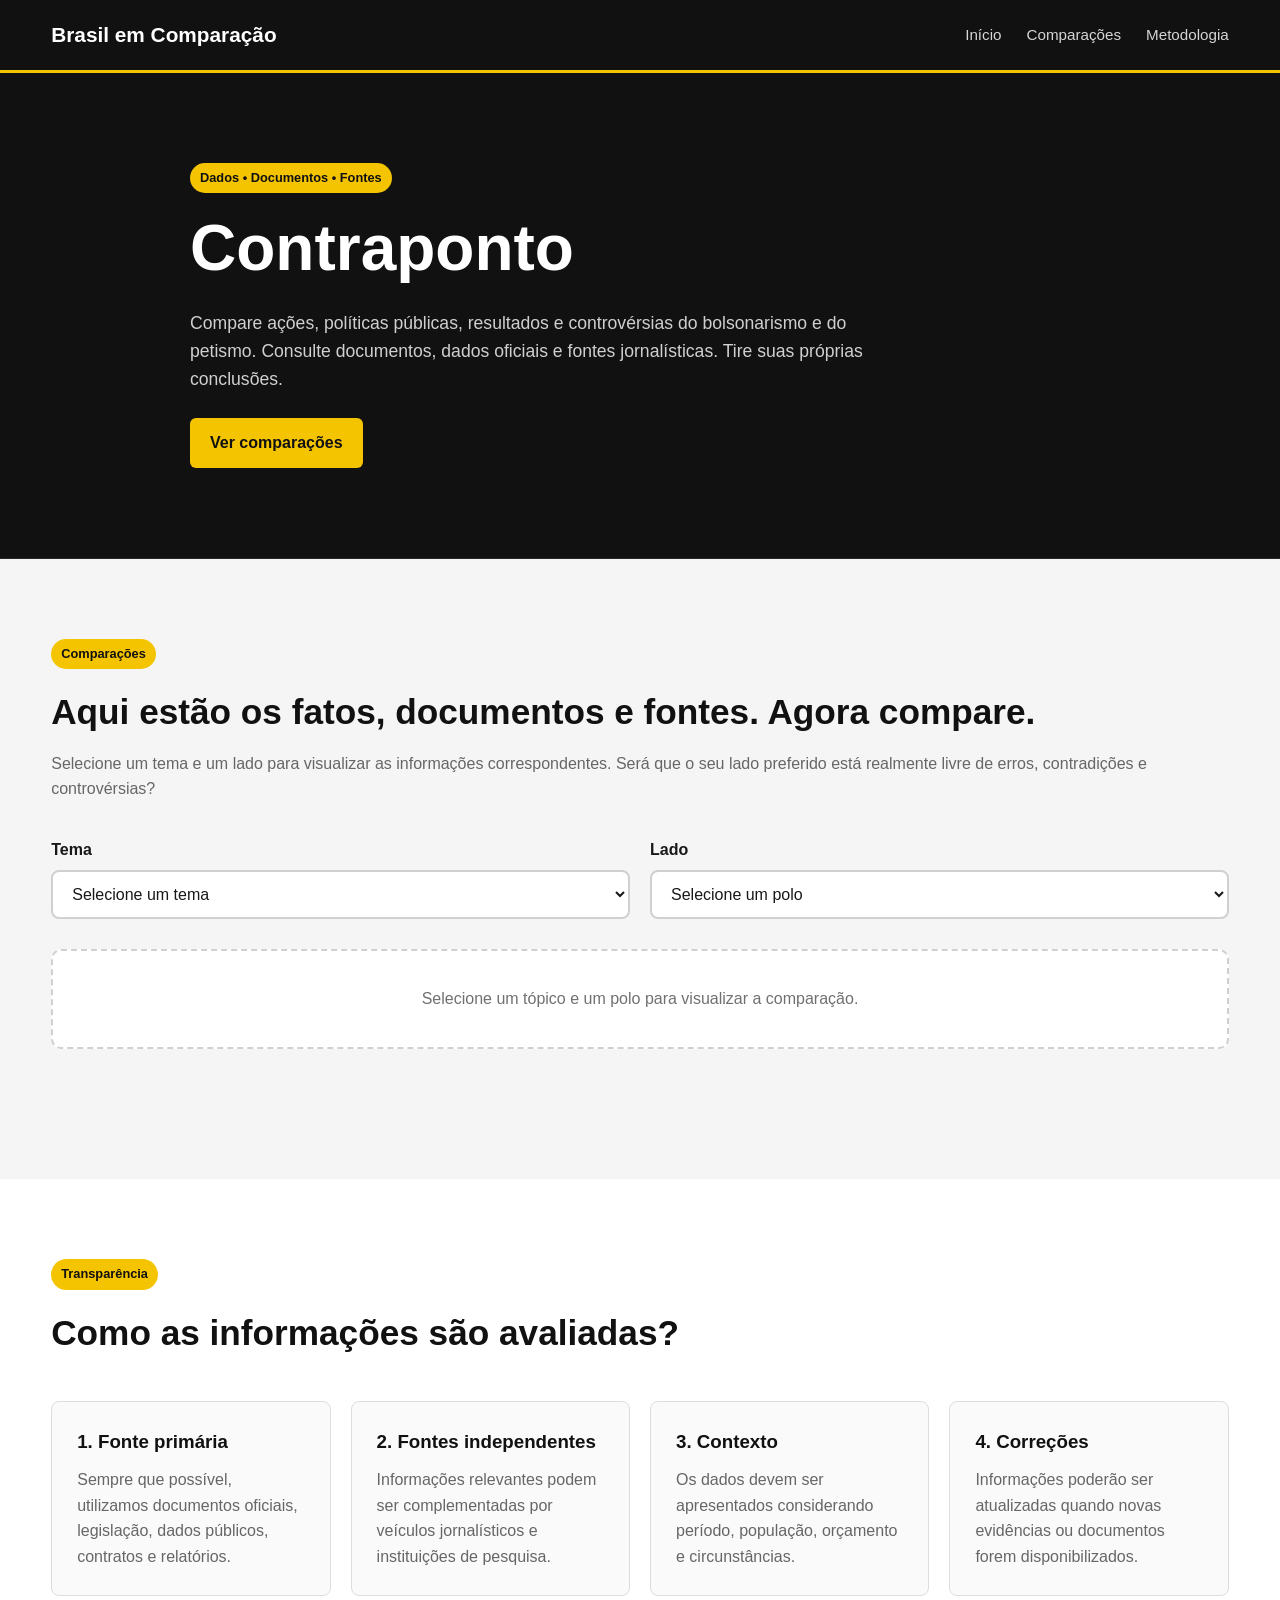
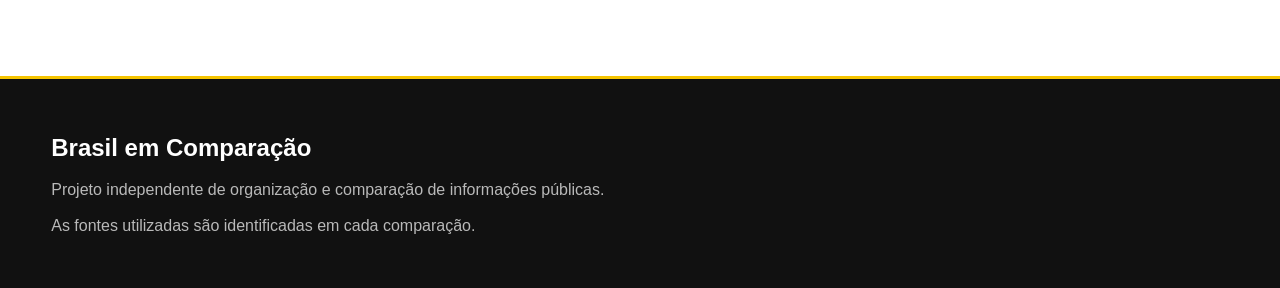
==== commit a9178377: "Atualizar o index.html" ====
--- a/index.html
+++ b/index.html
@@ -90,10 +90,10 @@
           <div class="comparison-selector">
 
             <div class="selector-group">
-              <label for="topic-select">Tópico</label>
+              <label for="topic-select">Tema</label>
 
               <select id="topic-select">
-                <option value="">Selecione um tópico</option>
+                <option value="">Selecione um tema</option>
 
                 <option value="vacinacao">
                   Vacinação e Resposta Epidemiológica
@@ -120,7 +120,7 @@
             </div>
 
             <div class="selector-group">
-              <label for="polo-select">Polo</label>
+              <label for="polo-select">Lado</label>
 
               <select id="polo-select">
                 <option value="">Selecione um polo</option>
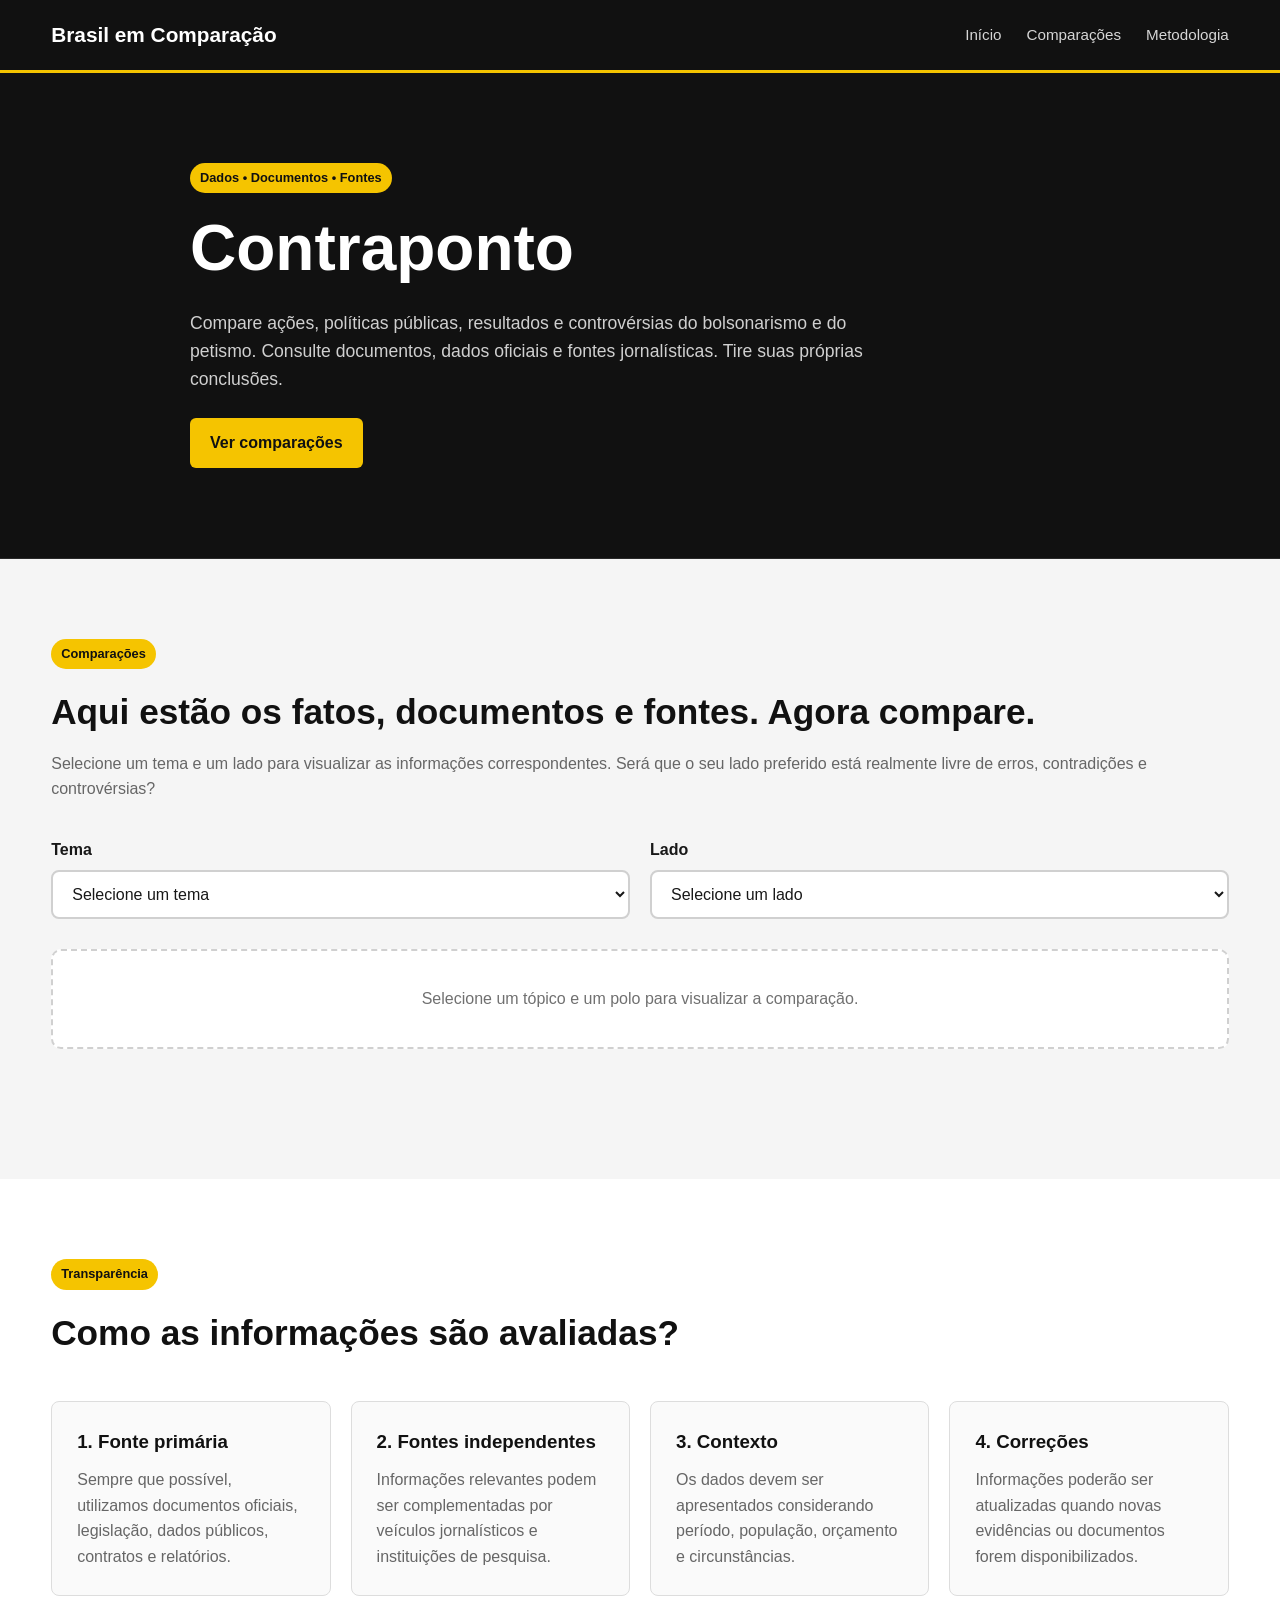
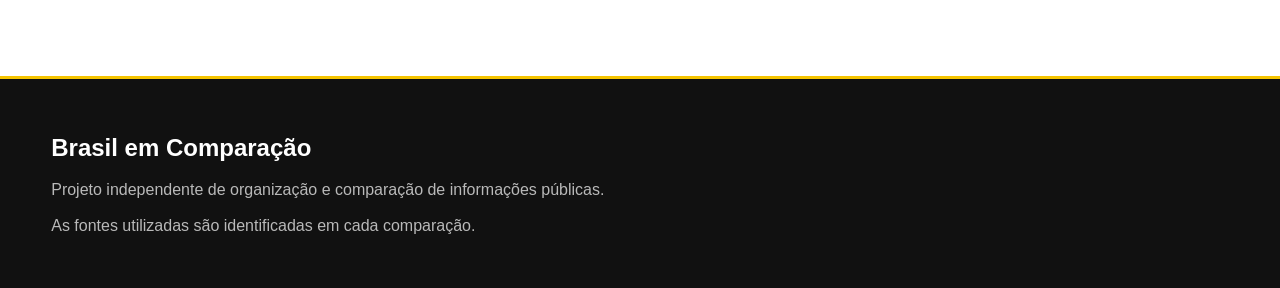
==== commit de4c09ba: "Atualizar o index.html" ====
--- a/index.html
+++ b/index.html
@@ -123,7 +123,7 @@
               <label for="polo-select">Lado</label>
 
               <select id="polo-select">
-                <option value="">Selecione um polo</option>
+                <option value="">Selecione um lado</option>
 
                 <option value="bolsonaro">
                   Jair e Flávio Bolsonaro
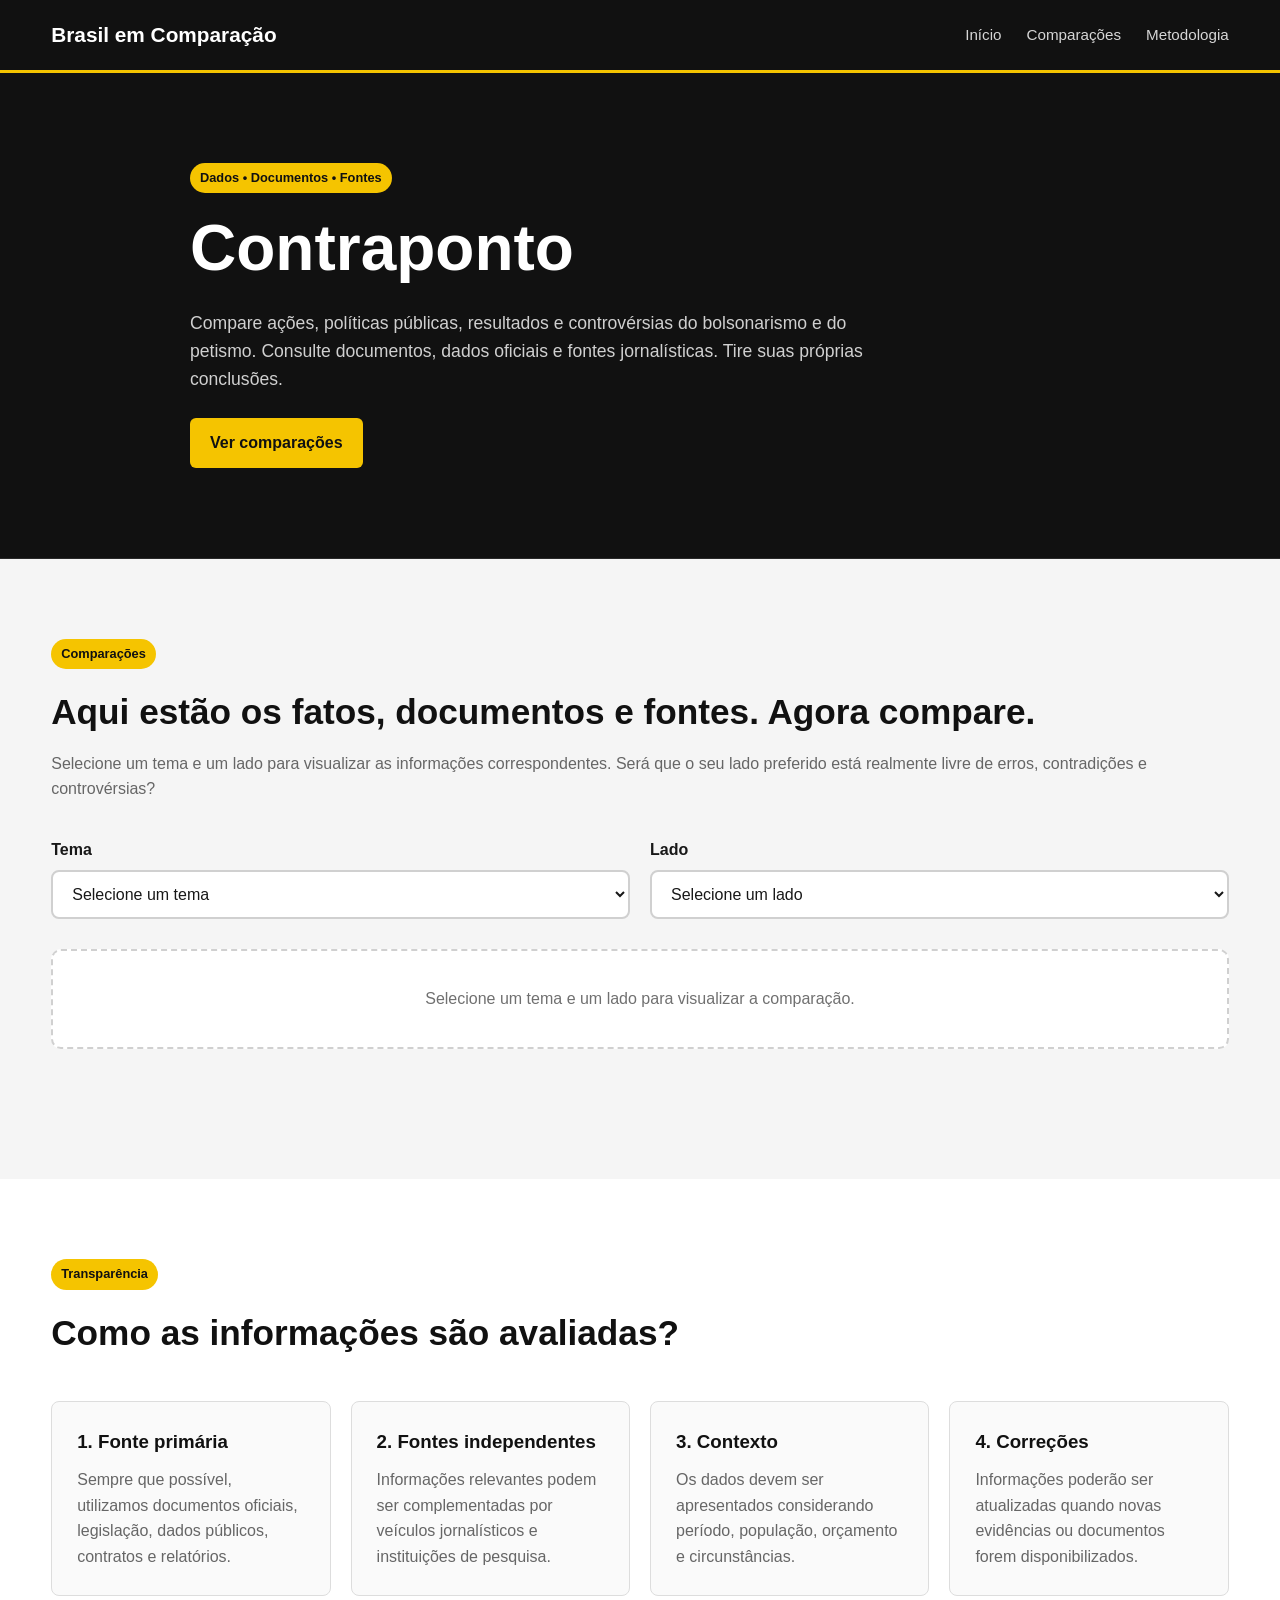
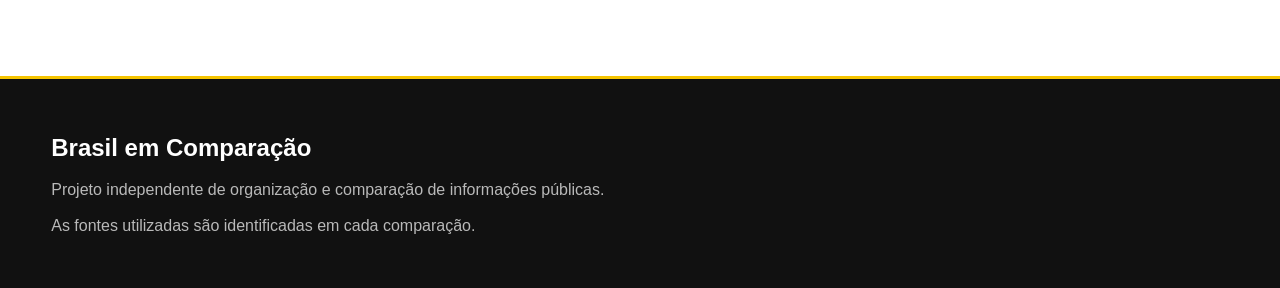
==== commit cf91220d: "Atualizar o index.html" ====
--- a/index.html
+++ b/index.html
@@ -139,7 +139,7 @@
 
           <div id="comparison-result" class="comparison-result">
             <p class="comparison-placeholder">
-              Selecione um tópico e um polo para visualizar a comparação.
+              Selecione um tema e um lado para visualizar a comparação.
             </p>
           </div>
 
